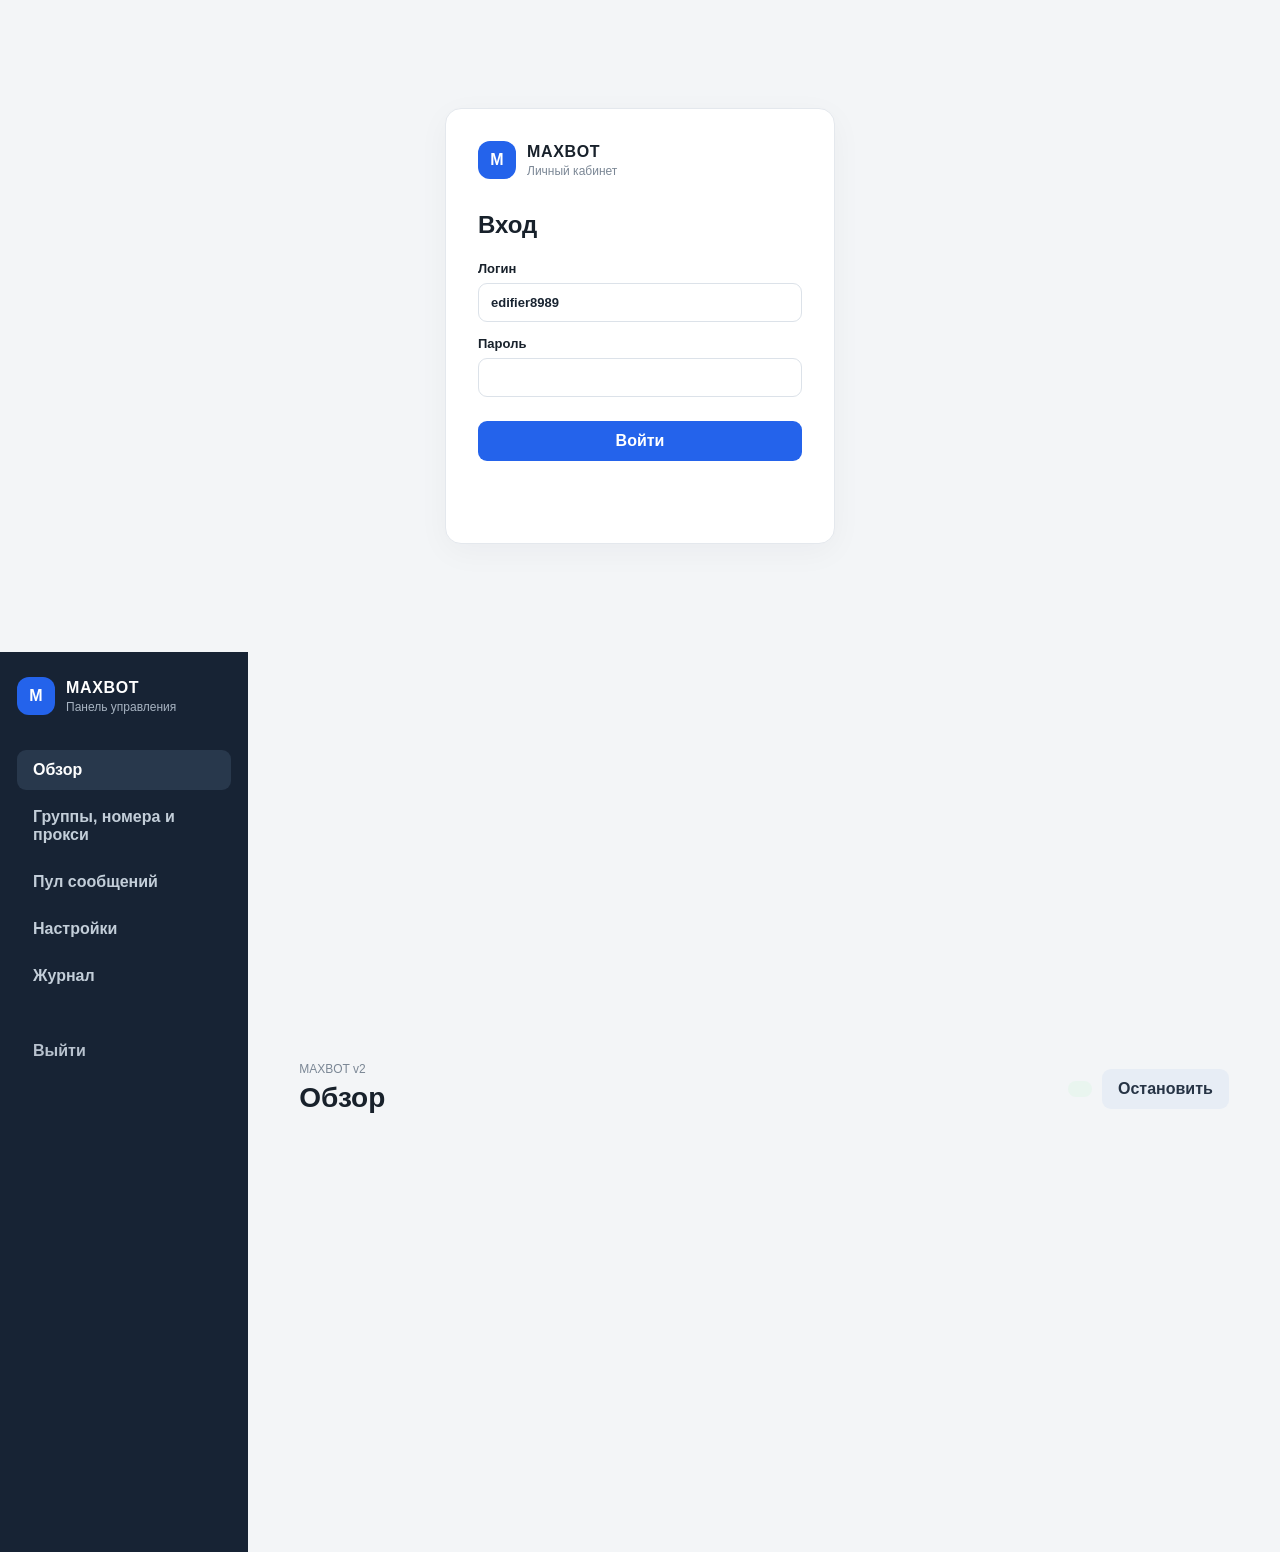
==== static/index.html @ 2ec316d9 "Build MAXBOT v2 single-owner scheduler" ====
<!doctype html>
<html lang="ru">
<head>
  <meta charset="utf-8"><meta name="viewport" content="width=device-width, initial-scale=1">
  <meta name="theme-color" content="#f3f5f7"><title>MAXBOT</title>
  <link rel="stylesheet" href="/static/style.css">
</head>
<body>
  <main id="login" class="login card">
    <div class="brand"><span class="mark">M</span><div><strong>MAXBOT</strong><small>Личный кабинет</small></div></div>
    <h1>Вход</h1><form id="login-form"><label>Логин<input name="username" autocomplete="username" value="edifier8989" required></label><label>Пароль<input name="password" type="password" autocomplete="current-password" required></label><button>Войти</button><p class="error" id="login-error"></p></form>
  </main>
  <div id="app" hidden>
    <aside><div class="brand"><span class="mark">M</span><div><strong>MAXBOT</strong><small>Панель управления</small></div></div><nav><button data-view="overview" class="active">Обзор</button><button data-view="groups">Группы, номера и прокси</button><button data-view="messages">Пул сообщений</button><button data-view="settings">Настройки</button><button data-view="log">Журнал</button></nav><button id="logout" class="quiet">Выйти</button></aside>
    <section class="content"><header><div><small>MAXBOT v2</small><h1 id="title">Обзор</h1></div><div class="header-actions"><span id="run-state" class="pill"></span><button id="run-toggle" class="secondary">Остановить</button></div></header><div id="notice" role="status"></div><div id="view"></div></section>
  </div>
  <script src="/static/app.js" defer></script>
</body></html>
---- static/style.css ----
:root{font-family:Inter,Segoe UI,Arial,sans-serif;color:#18212b;background:#f3f5f7;font-synthesis:none}*{box-sizing:border-box}body{margin:0;min-height:100vh}button,input,textarea,select{font:inherit}button{border:0;border-radius:9px;background:#2463eb;color:white;padding:11px 16px;font-weight:650;cursor:pointer}button:hover{filter:brightness(.96)}button.secondary{background:#e7edf5;color:#273445}button.quiet{background:transparent;color:#b8c2ce;text-align:left}.login{max-width:390px;margin:12vh auto;padding:32px}.card,.panel{background:#fff;border:1px solid #e4e8ed;border-radius:16px;box-shadow:0 8px 32px #15263a0a}.brand{display:flex;align-items:center;gap:11px}.brand strong{display:block;font-size:16px;letter-spacing:.04em}.brand small,small{display:block;color:#7b8795;font-size:12px;margin-top:3px}.mark{width:38px;height:38px;display:grid;place-items:center;border-radius:12px;background:#2463eb;color:white;font-weight:800}.login h1{font-size:24px;margin:32px 0 22px}form label,.field{display:block;font-size:13px;font-weight:650;margin:14px 0}input,textarea,select{display:block;width:100%;margin-top:7px;border:1px solid #dce2e9;border-radius:9px;padding:11px 12px;background:#fff;color:#192431}textarea{min-height:180px;resize:vertical}form button{width:100%;margin-top:10px}.error{color:#b42318;min-height:18px}#app{min-height:100vh;display:grid;grid-template-columns:248px 1fr}aside{background:#172334;color:white;padding:25px 17px;display:flex;flex-direction:column;gap:35px}aside .brand small{color:#a7b3c1}nav{display:grid;gap:7px}nav button{background:transparent;color:#c3ced9;text-align:left;font-weight:550}nav button.active,nav button:hover{color:white;background:#28384c}.content{padding:34px clamp(18px,4vw,56px);max-width:1440px;width:100%;margin:auto}header{display:flex;align-items:center;justify-content:space-between;gap:20px;margin-bottom:26px}header h1{font-size:28px;margin:6px 0}.header-actions{display:flex;align-items:center;gap:10px}.pill{background:#e9f5ef;color:#087443;border-radius:40px;padding:8px 12px;font-size:12px}.pill.off{background:#fff1f0;color:#b42318}.grid{display:grid;grid-template-columns:repeat(3,minmax(0,1fr));gap:16px}.panel{padding:20px;margin-bottom:16px;box-shadow:none}.metric{font-size:32px;font-weight:750;margin-top:12px}.muted{color:#768292}.row{display:flex;align-items:center;justify-content:space-between;gap:12px;padding:13px 0;border-bottom:1px solid #edf0f3}.row:last-child{border:0}.actions{display:flex;gap:8px;flex-wrap:wrap}.split{display:grid;grid-template-columns:1fr 1fr;gap:16px}.inline{display:flex;gap:10px;align-items:end}.inline>*{flex:1}.notice{padding:12px 15px;border-radius:10px;background:#eef5ff;margin:0 0 14px;color:#174ea6}.notice:empty{display:none}.danger{background:#fff1f0;color:#b42318}.table{width:100%;border-collapse:collapse}.table td,.table th{text-align:left;padding:12px 8px;border-bottom:1px solid #edf0f3;font-size:13px}.table th{color:#6b7786;font-weight:600}a{color:#2463eb;word-break:break-all}@media(max-width:800px){#app{grid-template-columns:1fr}aside{padding:14px 16px;gap:12px}aside .brand{display:none}nav{display:flex;overflow:auto}nav button{white-space:nowrap;font-size:12px;padding:10px}.content{padding:24px 16px}.grid,.split{grid-template-columns:1fr}header h1{font-size:23px}.header-actions{flex-direction:column;align-items:flex-end}}
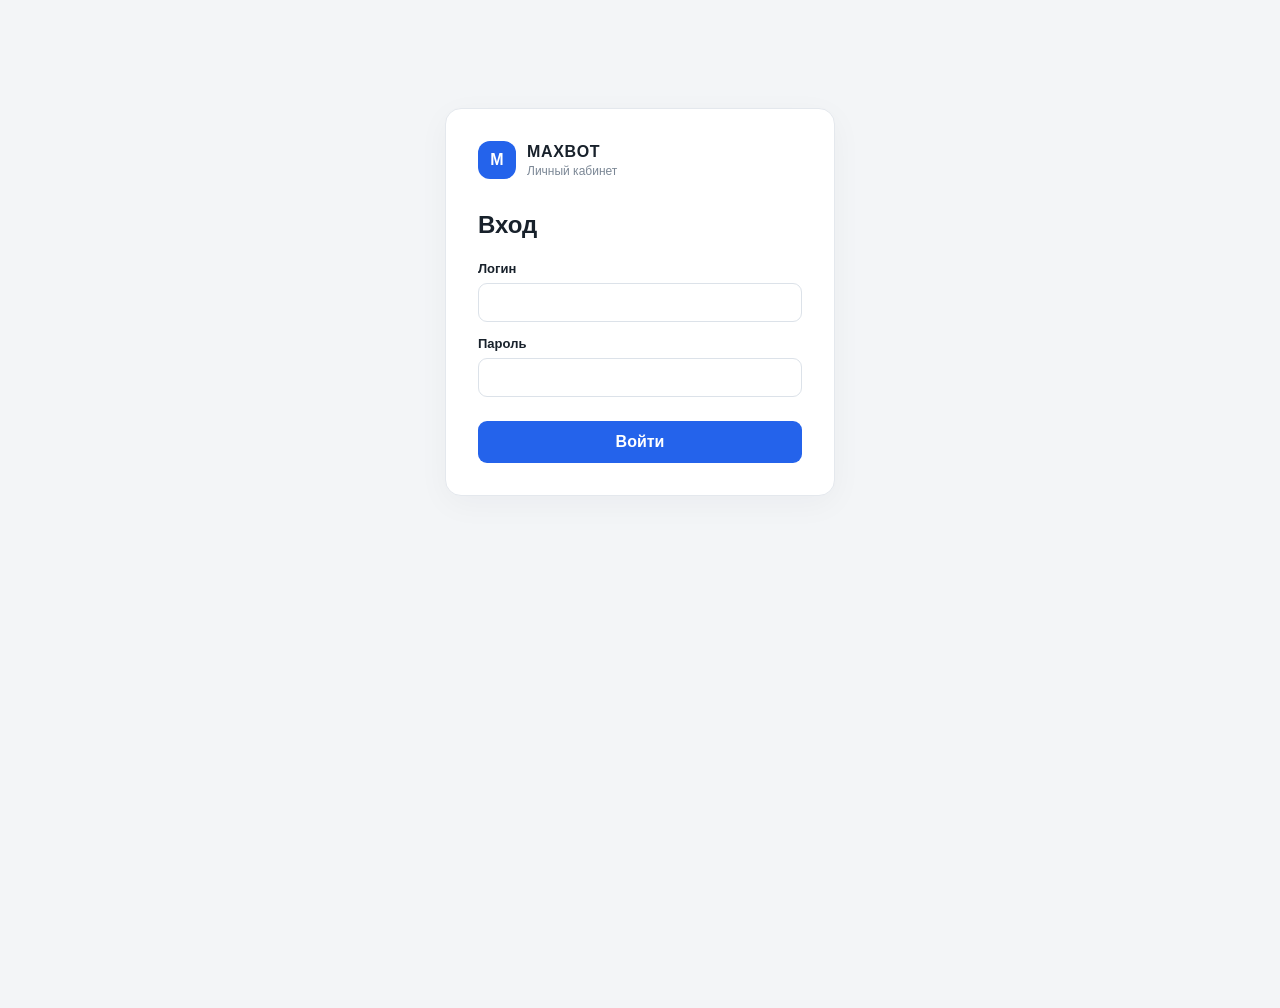
==== commit 85e59288: "Prevent login form credential autofill" ====
--- a/static/index.html
+++ b/static/index.html
@@ -8,7 +8,7 @@
 <body>
   <main id="login" class="login card">
     <div class="brand"><span class="mark">M</span><div><strong>MAXBOT</strong><small>Личный кабинет</small></div></div>
-    <h1>Вход</h1><form id="login-form"><label>Логин<input name="username" autocomplete="username" value="edifier8989" required></label><label>Пароль<input name="password" type="password" autocomplete="current-password" required></label><button>Войти</button><p class="error" id="login-error"></p></form>
+    <h1>Вход</h1><form id="login-form" autocomplete="off"><label>Логин<input name="username" autocomplete="off" required></label><label>Пароль<input name="password" type="password" autocomplete="off" required></label><button>Войти</button><p class="error" id="login-error"></p></form>
   </main>
   <div id="app" hidden>
     <aside><div class="brand"><span class="mark">M</span><div><strong>MAXBOT</strong><small>Панель управления</small></div></div><nav><button data-view="overview" class="active">Обзор</button><button data-view="groups">Группы, номера и прокси</button><button data-view="messages">Пул сообщений</button><button data-view="settings">Настройки</button><button data-view="log">Журнал</button></nav><button id="logout" class="quiet">Выйти</button></aside>
--- a/static/style.css
+++ b/static/style.css
@@ -1 +1,4 @@
 :root{font-family:Inter,Segoe UI,Arial,sans-serif;color:#18212b;background:#f3f5f7;font-synthesis:none}*{box-sizing:border-box}body{margin:0;min-height:100vh}button,input,textarea,select{font:inherit}button{border:0;border-radius:9px;background:#2463eb;color:white;padding:11px 16px;font-weight:650;cursor:pointer}button:hover{filter:brightness(.96)}button.secondary{background:#e7edf5;color:#273445}button.quiet{background:transparent;color:#b8c2ce;text-align:left}.login{max-width:390px;margin:12vh auto;padding:32px}.card,.panel{background:#fff;border:1px solid #e4e8ed;border-radius:16px;box-shadow:0 8px 32px #15263a0a}.brand{display:flex;align-items:center;gap:11px}.brand strong{display:block;font-size:16px;letter-spacing:.04em}.brand small,small{display:block;color:#7b8795;font-size:12px;margin-top:3px}.mark{width:38px;height:38px;display:grid;place-items:center;border-radius:12px;background:#2463eb;color:white;font-weight:800}.login h1{font-size:24px;margin:32px 0 22px}form label,.field{display:block;font-size:13px;font-weight:650;margin:14px 0}input,textarea,select{display:block;width:100%;margin-top:7px;border:1px solid #dce2e9;border-radius:9px;padding:11px 12px;background:#fff;color:#192431}textarea{min-height:180px;resize:vertical}form button{width:100%;margin-top:10px}.error{color:#b42318;min-height:18px}#app{min-height:100vh;display:grid;grid-template-columns:248px 1fr}aside{background:#172334;color:white;padding:25px 17px;display:flex;flex-direction:column;gap:35px}aside .brand small{color:#a7b3c1}nav{display:grid;gap:7px}nav button{background:transparent;color:#c3ced9;text-align:left;font-weight:550}nav button.active,nav button:hover{color:white;background:#28384c}.content{padding:34px clamp(18px,4vw,56px);max-width:1440px;width:100%;margin:auto}header{display:flex;align-items:center;justify-content:space-between;gap:20px;margin-bottom:26px}header h1{font-size:28px;margin:6px 0}.header-actions{display:flex;align-items:center;gap:10px}.pill{background:#e9f5ef;color:#087443;border-radius:40px;padding:8px 12px;font-size:12px}.pill.off{background:#fff1f0;color:#b42318}.grid{display:grid;grid-template-columns:repeat(3,minmax(0,1fr));gap:16px}.panel{padding:20px;margin-bottom:16px;box-shadow:none}.metric{font-size:32px;font-weight:750;margin-top:12px}.muted{color:#768292}.row{display:flex;align-items:center;justify-content:space-between;gap:12px;padding:13px 0;border-bottom:1px solid #edf0f3}.row:last-child{border:0}.actions{display:flex;gap:8px;flex-wrap:wrap}.split{display:grid;grid-template-columns:1fr 1fr;gap:16px}.inline{display:flex;gap:10px;align-items:end}.inline>*{flex:1}.notice{padding:12px 15px;border-radius:10px;background:#eef5ff;margin:0 0 14px;color:#174ea6}.notice:empty{display:none}.danger{background:#fff1f0;color:#b42318}.table{width:100%;border-collapse:collapse}.table td,.table th{text-align:left;padding:12px 8px;border-bottom:1px solid #edf0f3;font-size:13px}.table th{color:#6b7786;font-weight:600}a{color:#2463eb;word-break:break-all}@media(max-width:800px){#app{grid-template-columns:1fr}aside{padding:14px 16px;gap:12px}aside .brand{display:none}nav{display:flex;overflow:auto}nav button{white-space:nowrap;font-size:12px;padding:10px}.content{padding:24px 16px}.grid,.split{grid-template-columns:1fr}header h1{font-size:23px}.header-actions{flex-direction:column;align-items:flex-end}}
+:where([hidden]){display:none!important}button:disabled{cursor:not-allowed;opacity:.55;filter:none}.group-card{padding:20px}.group-heading{align-items:flex-start}.group-link{padding:8px 0 16px}.group-link h4{margin:12px 0}.invite-link{display:flex;align-items:center;gap:10px;margin:8px 0 12px}.invite-link a{min-width:0}.invite-link button{flex:none}.danger-text{color:#b42318;background:transparent;padding:8px 10px}.bulk-proxy-form{max-width:760px}.bulk-proxy-form textarea{min-height:100px;font-family:ui-monospace,Consolas,monospace;font-size:13px}.single-proxy{margin-top:16px;color:#4b5867}.single-proxy summary{cursor:pointer}.single-proxy form{margin-top:10px}.error:empty{display:none}.group-card form .error{flex-basis:100%;margin:0 0 4px}.proxy-form{flex-wrap:wrap}.bulk-proxy-form button{max-width:260px}@media(max-width:800px){.group-heading{display:block}.group-heading .actions{margin-top:12px}.inline{display:grid;grid-template-columns:1fr;align-items:stretch}.inline>*{width:100%}.invite-link{align-items:stretch;flex-direction:column}.invite-link button{width:100%}.bulk-proxy-form button{max-width:none}.group-card{padding:16px}.table{display:block;overflow-x:auto;white-space:nowrap}}
+:where(#app,.content,.panel,.group-card,.group-heading,.actions,.inline,.bulk-proxy-form){min-width:0}@media(max-width:800px){#app{grid-template-columns:minmax(0,1fr);min-width:0}.content{min-width:0}.group-card,.group-heading,.actions,.inline,.bulk-proxy-form{min-width:0}.inline>*{min-width:0}input,textarea,select{min-width:0}}
+:focus-visible{outline:3px solid #f5a623;outline-offset:2px}button{min-height:42px}button:disabled{cursor:not-allowed}#notice{overflow-wrap:anywhere}.panel,td,th,.row small{overflow-wrap:anywhere}@media(max-width:800px){#app{align-content:start;grid-template-rows:auto 1fr}aside{align-self:start;gap:12px;min-width:0}nav{display:grid;grid-template-columns:repeat(2,minmax(0,1fr));overflow:visible;gap:6px}nav button{min-width:0;min-height:44px;padding:9px 8px;white-space:normal;text-align:center;font-size:13px}.content{margin:0 auto;padding:20px 14px}header{align-items:flex-start}.header-actions{flex-direction:row;align-items:center;flex-wrap:wrap}#logout{align-self:flex-end}.table{max-width:100%}}@media(max-width:420px){.content{padding:16px 12px}header{gap:10px;flex-wrap:wrap}.header-actions{width:100%;justify-content:space-between}.grid{gap:10px}.panel{padding:16px}}
